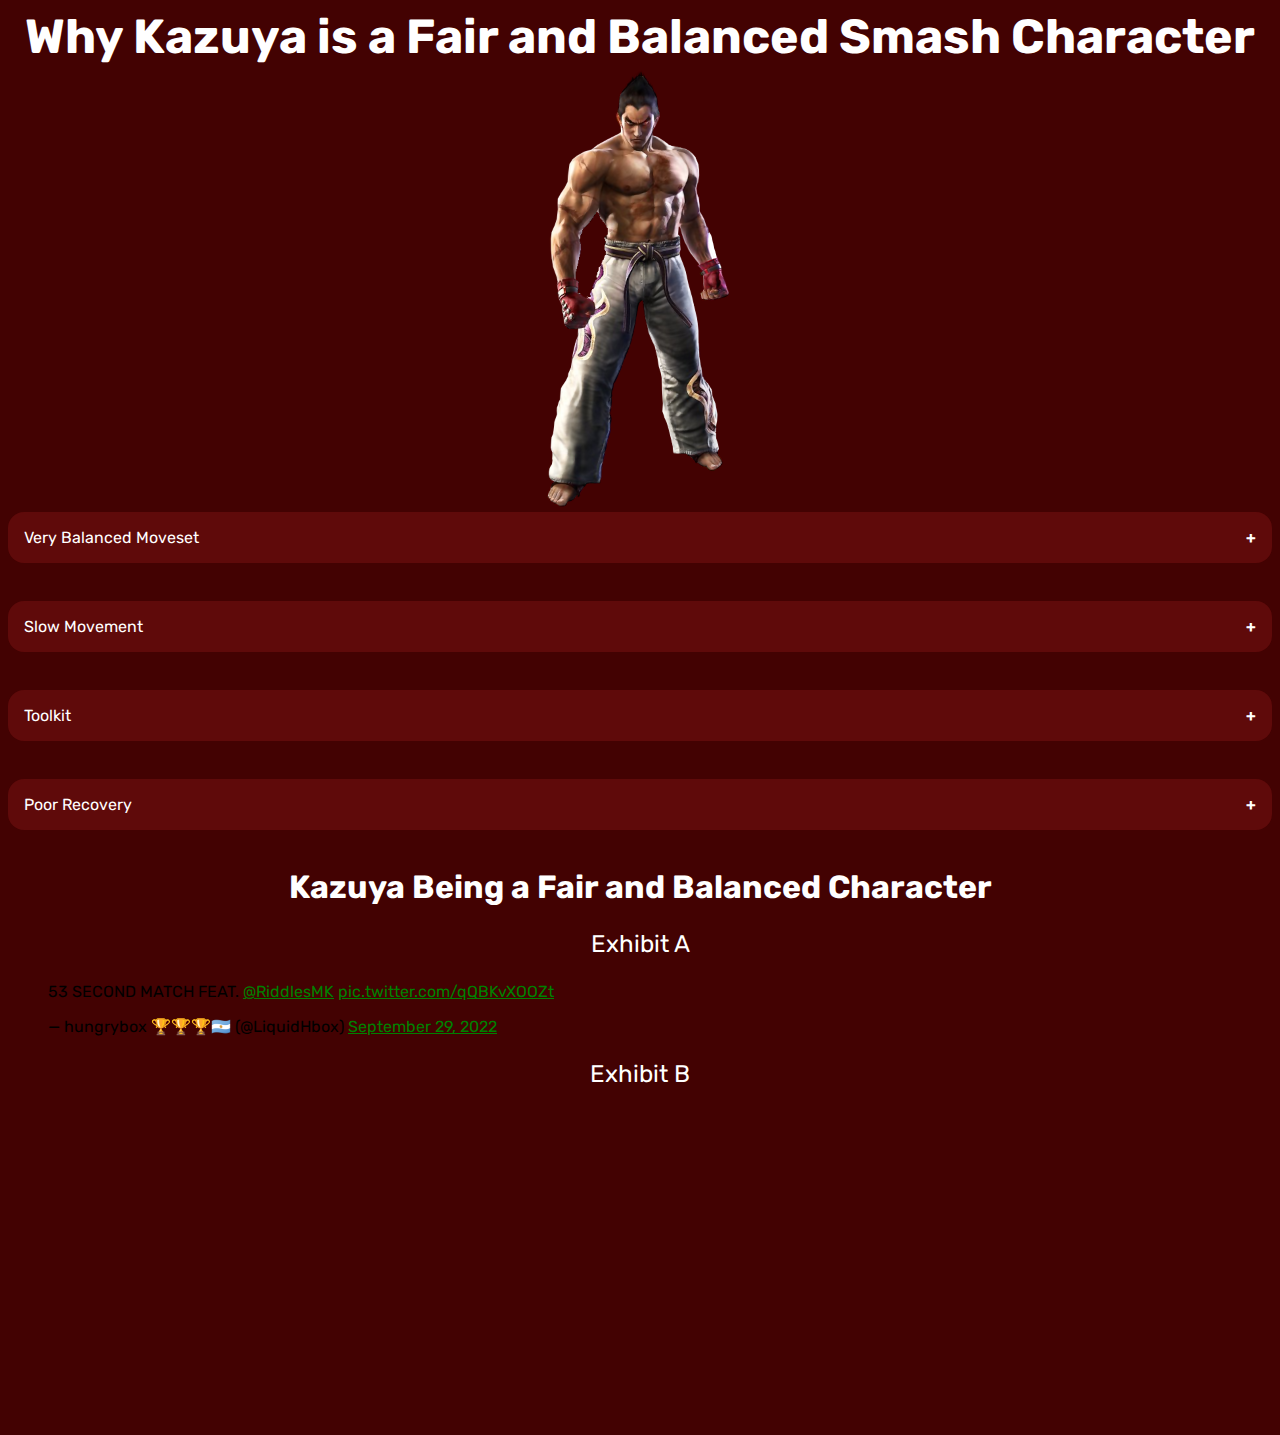
==== Scripts/index.html @ a22c2f0d "Add files via upload" ====
<!DOCTYPE html>
<html lang = "en">
    <head>
        <meta charset="UTF-8">
        <meta name="viewport" content="width=device-width, initial-scale=1.0">
        <link rel = "icon" href = "../Images/TekkenSymbol.svg">
        <link rel = "stylesheet" href = "../CSS/styles.css">
        <script src="../Scripts/collapsible.js" defer></script>
        <title>Why Kazuya is a Fair and Balanced Smash Character</title>
    </head>

    <body>
        <header class = "title">
            Why Kazuya is a Fair and Balanced Smash Character
            <a href = "proKazuyaGuide.html"><img src = "../Images/kazNeutral.png" class = "center"></a>
        </header>

        <main>
            <button class = "collapsible"> Very Balanced Moveset</button>
            <div class = "content">
                <a href = "https://ultimateframedata.com/kazyua-moves-graphic-max_hamm.jpeg" target = "_blank"><img src = "../Images/KazMoveset.jpeg" class = "center"></a>
                <p>
                    Kazuya is a character who originates from the Tekken franchise.  The version of Kazuya present in Super Smash Bros. Ultimate is taken from Tekken 7.
                    <br>
                    While it may seem like Kazuya having nearly 40 unique attacks would make him a very overpowered character, in his source material, he and all of the other Tekken 7
                    cast members have around 100 moves.  With this in mind, it is easy to tell that Kazuya's moveset was clearly nerfed even before his release.
                </p>
                <p>
                    On top of the fact that Kazuya was nerfed from his source material, a large number of his moves require command inputs which are not a native mechanic to the Smash franchise.
                    <br>
                    The strongest moves in Kazuya's kit require practice to master as they are locked behind command inputs, similar to how Terry is unable to use his GO! moves without learning
                    their inputs.
                </p>
            </div>   

            <br><br>

            <button class = " collapsible"> Slow Movement</button>
            <div class = "content">
                <a href = "https://www.reddit.com/r/SmashBrosUltimate/comments/ooeif7/ground_speed_tier_list/" target = "_blank"><img src = "../Images/MoveSpeed.png"></a>
                <p>
                    While Kazuya does have many desireable stats, one attribute in which he is lacking is his movement speed.
                    Kazuya is rated number 68 out of 89 playable characters in smash.
                    <br>
                    Speed in Smash is very important for characters to be able to approach.  Kazuya struggles to get in,
                    has one projectile which freezes him in place for IDK yet, and does not have the advantage of range
                    or disjointed hitboxes like other slow characters such as Byleth.
                </p>
            </div>

            <br><br>

            <button class = " collapsible"> Toolkit</button>
            <div class = "content">
                <table border = "3rem" class = "tables">
                    <tr><td>Tool</td><td>Reasoning</td></tr>
                    <tr><td><img src = "../Images/ReflectorKick.PNG"></td><td>Useful for countering camping zoners</td></tr>
                    <tr><td><img src = "../Images/FSmashArmor.PNG"><td>Helps with slow startup on smash attacks</td></tr>
                    <tr><td><img src = "../Images/NairSpike.png"></td><td>Improves Kazuya's ability to edgeguard</td></tr>
                    <tr><td><img src = "../Images/EWGF.png"><td>The intangibility on multiple moves helps Kazuya to approach</td></tr>
                    <tr><td><img src = "../Images/CmdGrab.png"></td><td>Source of significant damage</td></tr>
                </table>
                
                
                
                
                
                <br>
                All images taken from <a href = "https://www.ultimateframedata.com" target = "_blank">UltimateFrameData</a>
                <p>
                    While Kazuya does have a reflector, armor on multiple attacks, a spike, intangibility on multiple moves, 
                    and a command grab, he is still not overpowered due to his lack of a counter.  The fact that he is lacking a
                    counter is more than enough to keep him balanced.  All of his other tools are not excessive either has he needs
                    all of them.  Joker has a very effective counter as it is able to both reflect projectiles and counter melee 
                    attacks at the same time while Kazuya only has a reflecter which is stuck to a command input.
                </p>
            </div>

            <br><br>
            
            <button class = " collapsible"> Poor Recovery</button>
            <div class = "content">
                <a href = "https://ultimateframedata.com/kazuya" target = "_blank"><img src = "../Images/KazUpB.png"></a>
                <p>
                    Kazuya's recovery is poor because of slow startup and the small hitbox.  Both of these factors make 
                    Kazuya very easy to edgeguard which justifies the fact that he is not put into a helpless state after
                    using his up B.
                    
                </p>
            </div>

            <br><br>
            
            <div class = "subtitle">Kazuya Being a Fair and Balanced Character</div>

            <p class = "heading">Exhibit A</p>

            <blockquote class="twitter-tweet tw-align-center" data-theme="dark"><p lang="en" dir="ltr">53 SECOND MATCH FEAT. <a href="https://twitter.com/RiddlesMK?ref_src=twsrc%5Etfw">@RiddlesMK</a> <a href="https://t.co/qQBKvXOOZt">pic.twitter.com/qQBKvXOOZt</a></p>&mdash; hungrybox 🏆🏆🏆🇦🇷 (@LiquidHbox) <a href="https://twitter.com/LiquidHbox/status/1575304750832226304?ref_src=twsrc%5Etfw">September 29, 2022</a></blockquote> <script async src="https://platform.twitter.com/widgets.js" charset="utf-8"></script>

            <p class = "heading">Exhibit B</p>

            <iframe class = "center" width="560" height="315" src="https://www.youtube.com/embed/uVSLCrPBg1c?start=439&end=457" title="YouTube video player" frameborder="0" allow="accelerometer; autoplay; clipboard-write; encrypted-media; gyroscope; picture-in-picture; web-share" allowfullscreen></iframe>

        </main>

        <footer>
           
        </footer>
    </body>
</html>
---- CSS/styles.css ----
@import url('https://fonts.googleapis.com/css2?family=Nunito:wght@700&family=Rubik:wght@400;700&display=swap');

* {
    font-family: 'Rubik', sans-serif;
}

body {
    background-color: #430202;
}

a:link {
    color: green;
}

/* #region Text Styles */
.title {
    color: white;
    text-align: center;
    font-size: 3rem;
    font-weight: bold;
}

.subtitle {
    color: white;
    text-align: center;
    font-size: 2rem;
    font-weight: bold;
}

.heading {
    color: white;
    text-align: center;
    font-size: 1.5rem;
    font-weight: normal;
}

.veryImportantList {
    text-align: center;
    color: white;
    font-size: 2rem;
    list-style-position: inside;
}

.nestedListCenter {
    margin-left: 46%;
    color: white;
    font-size: 2rem;
    list-style-position: inside;
}

.tables {
    margin-left: auto;
    margin-right:  auto;
    border-color: white;
    font-size: 1rem;
}
/* #endregion */

/* #region Image Styles */
.center {
    display: block;
    margin-left: auto;
    margin-right: auto;
}
/* #endregion */

/* #region Collapsible Styles */
.collapsible {
    background-color: #5f0a0a;
    color: white;
    cursor: pointer;
    padding: 1rem;
    width: 100%;
    border: none;
    text-align: left;
    outline: none;
    font-size: 1rem;
    border-radius: 1rem;
    transition: background-color 0.5s ease;
}

.content {
    text-align: center;
    padding: 0 18px;
    overflow: hidden;
    background-color: #A00204;
    color: white;
    max-height: 0;
    transition: max-height 0.2s ease-out;
    border-bottom-left-radius: 1rem;
    border-bottom-right-radius: 1rem;
}

.active, .collapsible:hover {
    background-color: #A00204;
    transition: background-color 0.5s ease; 
}

button.collapsible.active {
    border-bottom-left-radius: 0rem;
    border-bottom-right-radius: 0rem;
}

.collapsible:after {
    content: '\002B';
    color: white;
    font-weight: bold;
    float: right;
    margin-left: 5px;
}

.active:after {
    content: "\2212";
}
/* #endregion */
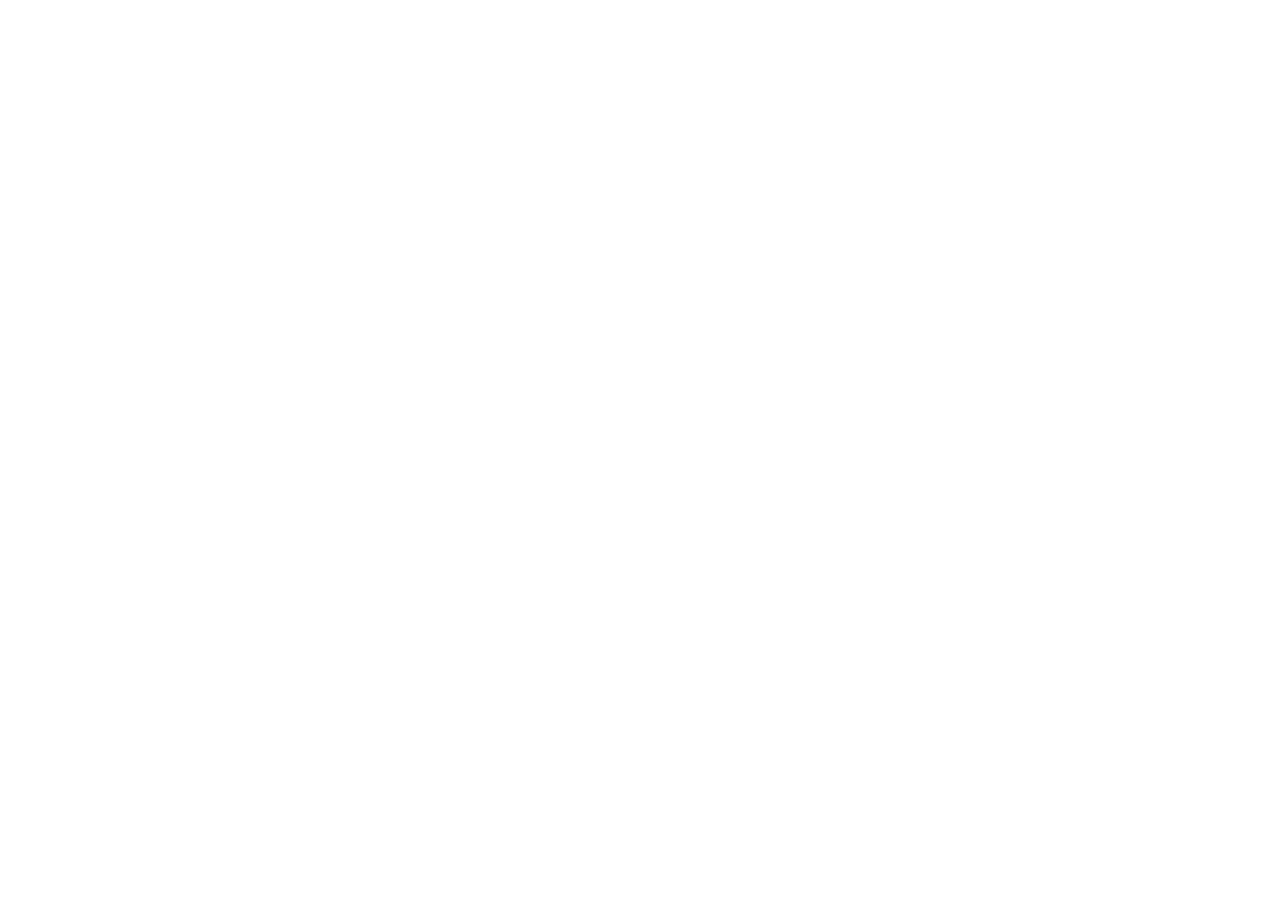
==== commit bc7d68dd: "Started Main Roster Page" ====
--- a/Scripts/index.html
+++ b/Scripts/index.html
@@ -1,110 +1,12 @@
 <!DOCTYPE html>
-<html lang = "en">
-    <head>
-        <meta charset="UTF-8">
-        <meta name="viewport" content="width=device-width, initial-scale=1.0">
-        <link rel = "icon" href = "../Images/TekkenSymbol.svg">
-        <link rel = "stylesheet" href = "../CSS/styles.css">
-        <script src="../Scripts/collapsible.js" defer></script>
-        <title>Why Kazuya is a Fair and Balanced Smash Character</title>
-    </head>
-
-    <body>
-        <header class = "title">
-            Why Kazuya is a Fair and Balanced Smash Character
-            <a href = "proKazuyaGuide.html"><img src = "../Images/kazNeutral.png" class = "center"></a>
-        </header>
-
-        <main>
-            <button class = "collapsible"> Very Balanced Moveset</button>
-            <div class = "content">
-                <a href = "https://ultimateframedata.com/kazyua-moves-graphic-max_hamm.jpeg" target = "_blank"><img src = "../Images/KazMoveset.jpeg" class = "center"></a>
-                <p>
-                    Kazuya is a character who originates from the Tekken franchise.  The version of Kazuya present in Super Smash Bros. Ultimate is taken from Tekken 7.
-                    <br>
-                    While it may seem like Kazuya having nearly 40 unique attacks would make him a very overpowered character, in his source material, he and all of the other Tekken 7
-                    cast members have around 100 moves.  With this in mind, it is easy to tell that Kazuya's moveset was clearly nerfed even before his release.
-                </p>
-                <p>
-                    On top of the fact that Kazuya was nerfed from his source material, a large number of his moves require command inputs which are not a native mechanic to the Smash franchise.
-                    <br>
-                    The strongest moves in Kazuya's kit require practice to master as they are locked behind command inputs, similar to how Terry is unable to use his GO! moves without learning
-                    their inputs.
-                </p>
-            </div>   
-
-            <br><br>
-
-            <button class = " collapsible"> Slow Movement</button>
-            <div class = "content">
-                <a href = "https://www.reddit.com/r/SmashBrosUltimate/comments/ooeif7/ground_speed_tier_list/" target = "_blank"><img src = "../Images/MoveSpeed.png"></a>
-                <p>
-                    While Kazuya does have many desireable stats, one attribute in which he is lacking is his movement speed.
-                    Kazuya is rated number 68 out of 89 playable characters in smash.
-                    <br>
-                    Speed in Smash is very important for characters to be able to approach.  Kazuya struggles to get in,
-                    has one projectile which freezes him in place for IDK yet, and does not have the advantage of range
-                    or disjointed hitboxes like other slow characters such as Byleth.
-                </p>
-            </div>
-
-            <br><br>
-
-            <button class = " collapsible"> Toolkit</button>
-            <div class = "content">
-                <table border = "3rem" class = "tables">
-                    <tr><td>Tool</td><td>Reasoning</td></tr>
-                    <tr><td><img src = "../Images/ReflectorKick.PNG"></td><td>Useful for countering camping zoners</td></tr>
-                    <tr><td><img src = "../Images/FSmashArmor.PNG"><td>Helps with slow startup on smash attacks</td></tr>
-                    <tr><td><img src = "../Images/NairSpike.png"></td><td>Improves Kazuya's ability to edgeguard</td></tr>
-                    <tr><td><img src = "../Images/EWGF.png"><td>The intangibility on multiple moves helps Kazuya to approach</td></tr>
-                    <tr><td><img src = "../Images/CmdGrab.png"></td><td>Source of significant damage</td></tr>
-                </table>
-                
-                
-                
-                
-                
-                <br>
-                All images taken from <a href = "https://www.ultimateframedata.com" target = "_blank">UltimateFrameData</a>
-                <p>
-                    While Kazuya does have a reflector, armor on multiple attacks, a spike, intangibility on multiple moves, 
-                    and a command grab, he is still not overpowered due to his lack of a counter.  The fact that he is lacking a
-                    counter is more than enough to keep him balanced.  All of his other tools are not excessive either has he needs
-                    all of them.  Joker has a very effective counter as it is able to both reflect projectiles and counter melee 
-                    attacks at the same time while Kazuya only has a reflecter which is stuck to a command input.
-                </p>
-            </div>
-
-            <br><br>
-            
-            <button class = " collapsible"> Poor Recovery</button>
-            <div class = "content">
-                <a href = "https://ultimateframedata.com/kazuya" target = "_blank"><img src = "../Images/KazUpB.png"></a>
-                <p>
-                    Kazuya's recovery is poor because of slow startup and the small hitbox.  Both of these factors make 
-                    Kazuya very easy to edgeguard which justifies the fact that he is not put into a helpless state after
-                    using his up B.
-                    
-                </p>
-            </div>
-
-            <br><br>
-            
-            <div class = "subtitle">Kazuya Being a Fair and Balanced Character</div>
-
-            <p class = "heading">Exhibit A</p>
-
-            <blockquote class="twitter-tweet tw-align-center" data-theme="dark"><p lang="en" dir="ltr">53 SECOND MATCH FEAT. <a href="https://twitter.com/RiddlesMK?ref_src=twsrc%5Etfw">@RiddlesMK</a> <a href="https://t.co/qQBKvXOOZt">pic.twitter.com/qQBKvXOOZt</a></p>&mdash; hungrybox 🏆🏆🏆🇦🇷 (@LiquidHbox) <a href="https://twitter.com/LiquidHbox/status/1575304750832226304?ref_src=twsrc%5Etfw">September 29, 2022</a></blockquote> <script async src="https://platform.twitter.com/widgets.js" charset="utf-8"></script>
-
-            <p class = "heading">Exhibit B</p>
-
-            <iframe class = "center" width="560" height="315" src="https://www.youtube.com/embed/uVSLCrPBg1c?start=439&end=457" title="YouTube video player" frameborder="0" allow="accelerometer; autoplay; clipboard-write; encrypted-media; gyroscope; picture-in-picture; web-share" allowfullscreen></iframe>
-
-        </main>
-
-        <footer>
-           
-        </footer>
-    </body>
+<html lang="en">
+<head>
+    <meta charset="UTF-8">
+    <meta http-equiv="X-UA-Compatible" content="IE=edge">
+    <meta name="viewport" content="width=device-width, initial-scale=1.0">
+    <title>Smash Roster</title>
+</head>
+<body>
+    
+</body>
 </html>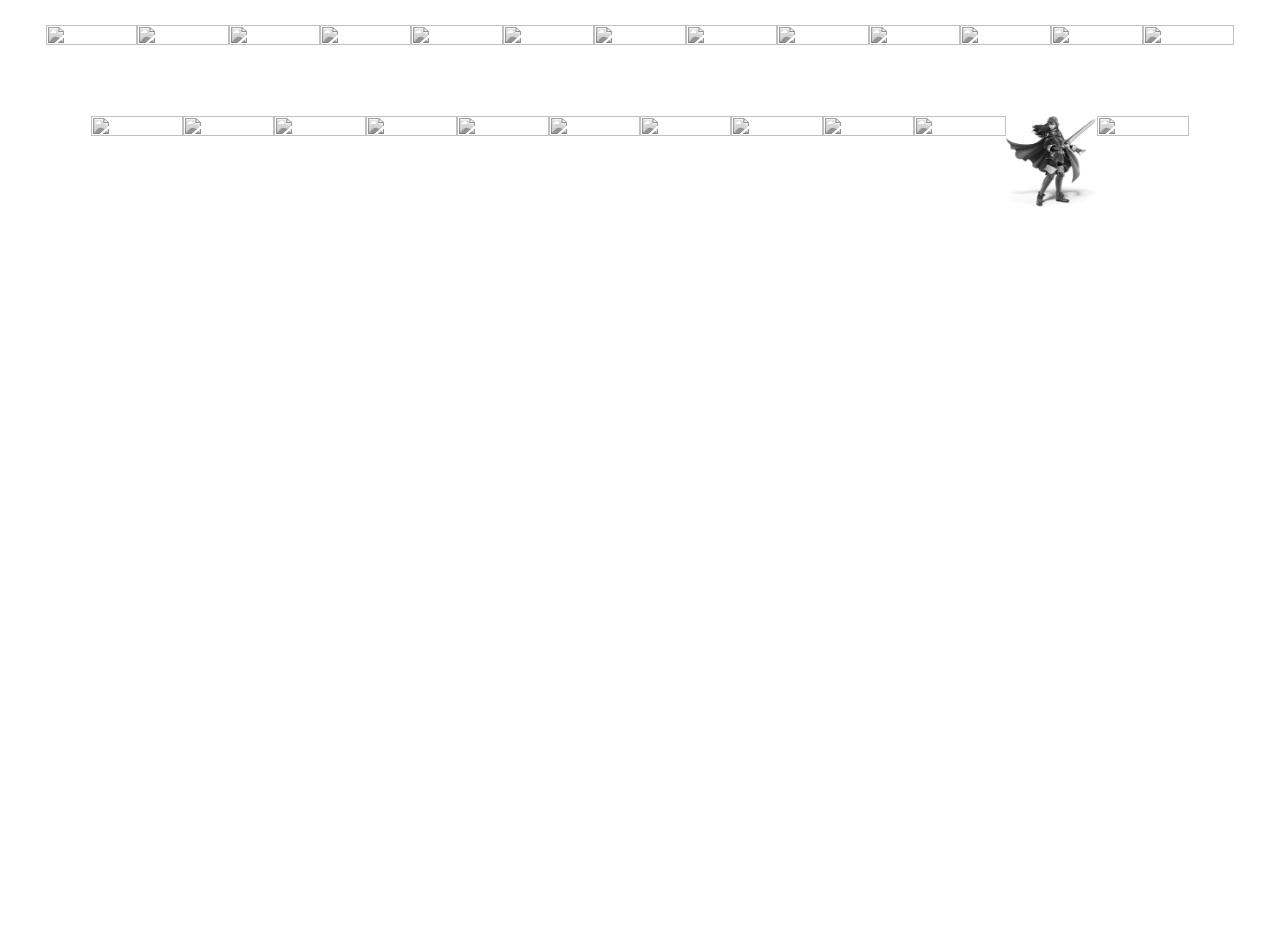
==== commit dd56c251: "Index Roster Works" ====
--- a/Scripts/index.html
+++ b/Scripts/index.html
@@ -1,12 +1,45 @@
 <!DOCTYPE html>
 <html lang="en">
+
 <head>
     <meta charset="UTF-8">
     <meta http-equiv="X-UA-Compatible" content="IE=edge">
     <meta name="viewport" content="width=device-width, initial-scale=1.0">
+    <link rel="icon" href="../Images/Index/Smash_Ball.svg">
+    <link rel="stylesheet" href="../CSS/styles.css">
     <title>Smash Roster</title>
 </head>
+<style>
+body {
+    overflow-y: hidden;
+}
+</style>
 <body>
-    
+    <div class="rosterGrid">
+        <div class="rosterItem"><img src="../Images/Index/mario.PNG"></div>
+        <div class="rosterItem"><img src="../Images/Index/donkeyKong.PNG"></div>
+        <div class="rosterItem"><img src="../Images/Index/link.PNG"></div>
+        <div class="rosterItem"><img src="../Images/Index/samus.PNG"></div>
+        <div class="rosterItem"><img src="../Images/Index/darkSamus.PNG"></div>
+        <div class="rosterItem"><img src="../Images/Index/yoshi.PNG"></div>
+        <div class="rosterItem"><img src="../Images/Index/kirby.PNG"></div>
+        <div class="rosterItem"><img src="../Images/Index/fox.PNG"></div>
+        <div class="rosterItem"><img src="../Images/Index/pikachu.PNG"></div>
+        <div class="rosterItem"><img src="../Images/Index/luigi.PNG"></div>
+        <div class="rosterItem"><img src="../Images/Index/ness.PNG"></div>
+        <div class="rosterItem"><img src="../Images/Index/cptnFalcon.PNG"></div>
+        <div class="rosterItem"><img src="../Images/Index/puff.PNG"></div>
+        <div class="rosterItem"><img src="../Images/Index/peach.PNG"></div>
+        <div class="rosterItem"><img src="../Images/Index/daisy.PNG"></div>
+        <div class="rosterItem"><img src="../Images/Index/bowser.PNG"></div>
+        <div class="rosterItem"><img src="../Images/Index/climbers.PNG"></div>
+        <div class="rosterItem"><img src="../Images/Index/shiek.PNG"></div>
+        <div class="rosterItem"><img src="../Images/Index/zelda.PNG"></div>
+        <div class="rosterItem"><img src="../Images/Index/drmario.PNG"></div>
+        <div class="rosterItem"><img src="../Images/Index/pichu.PNG"></div>
+        <div class="rosterItem"><img src="../Images/Index/falco.PNG"></div>
+        <div class="rosterItem"><img src="../Images/Index/marth.PNG"></div>
+        <div class="rosterItem"><img src="../Images/Index/lucina.PNG"></div>
+        <div class="rosterItem"><img src="../Images/Index/youngLink.PNG"></div>
 </body>
 </html>--- a/CSS/styles.css
+++ b/CSS/styles.css
@@ -0,0 +1,197 @@
+@import url('https://fonts.googleapis.com/css2?family=Nunito:wght@700&family=Rubik:wght@400;700&display=swap');
+
+* {
+    font-family: 'Rubik', sans-serif;
+}
+/* #region Text Styles */
+.title {
+    color: white;
+    text-align: center;
+    font-size: 3rem;
+    font-weight: bold;
+}
+
+.subtitle {
+    color: white;
+    text-align: center;
+    font-size: 2rem;
+    font-weight: bold;
+}
+
+.heading {
+    color: white;
+    text-align: center;
+    font-size: 1.5rem;
+    font-weight: normal;
+}
+
+.veryImportantList {
+    text-align: center;
+    color: white;
+    font-size: 2rem;
+    list-style-position: inside;
+}
+
+.nestedListCenter {
+    margin-left: 46%;
+    color: white;
+    font-size: 2rem;
+    list-style-position: inside;
+}
+
+.tables {
+    margin-left: auto;
+    margin-right:  auto;
+    border-color: white;
+    font-size: 1rem;
+}
+/* #endregion */
+
+/* #region Image Styles */
+.center {
+    display: block;
+    margin-left: auto;
+    margin-right: auto;
+}
+/* #endregion */
+
+/* #region Roster Styles */
+body {
+    width: 100vw;
+    height: 100vh;
+    margin: 0;
+    padding: 0;
+}
+.rosterGrid {
+    display: flex;
+    flex-wrap: wrap;
+    justify-content: center;
+    margin: 25px;
+}
+
+.rosterItem {
+    transition: .35s;
+    position: relative;
+    z-index: 0;
+}
+
+.rosterItem > img {
+    display: block;
+    align-items: center;
+    width: calc(100vw/14);
+    aspect-ratio: 1 / 1;
+    -webkit-filter: grayscale(100%);
+    -moz-filter: grayscale(100%);
+    filter: grayscale(100%);
+    transition: .35s;
+}
+
+.unfinished {
+    filter: blur(3px);
+}
+
+.rosterItem:not(.unfinished):hover > img {
+    -webkit-filter: grayscale(0%);
+    -moz-filter: grayscale(0%);
+    filter: grayscale(0%);
+    transform: scale(1.5);
+}
+
+.rosterItem:not(.unfinished):hover {
+    z-index: 200;
+}
+
+@media screen and (max-width: 1000px) {
+    .rosterGrid {
+        flex-direction: row;
+    }
+
+    .rosterItem > img {
+        width: calc(100vw/10);
+        margin-left: auto;
+        margin-right: auto;
+    }
+}
+
+@media screen and (max-width: 800px) {
+    .rosterGrid {
+        flex-direction: row;
+    }
+
+    .rosterItem > img {
+        width: calc(100vw/4);
+        margin-left: auto;
+        margin-right: auto;
+    }
+
+    body {
+        overflow-y: scroll;
+    }
+}
+
+@media screen and (max-width: 600px) {
+    .rosterGrid {
+        flex-direction: column;
+    }
+
+    .rosterItem > img {
+        width: calc(100vw/2);
+        margin-left: auto;
+        margin-right: auto;
+    }
+
+    body {
+        overflow-y: scroll;
+    }
+}
+/* #endregion */
+
+/* #region Collapsible Styles */
+.collapsible {
+    background-color: #5f0a0a;
+    color: white;
+    cursor: pointer;
+    padding: 1rem;
+    width: 100%;
+    border: none;
+    text-align: left;
+    outline: none;
+    font-size: 1rem;
+    border-radius: 1rem;
+    transition: background-color 0.5s ease;
+}
+
+.content {
+    text-align: center;
+    padding: 0 18px;
+    overflow: hidden;
+    background-color: #A00204;
+    color: white;
+    max-height: 0;
+    transition: max-height 0.2s ease-out;
+    border-bottom-left-radius: 1rem;
+    border-bottom-right-radius: 1rem;
+}
+
+.active, .collapsible:hover {
+    background-color: #A00204;
+}
+
+button.collapsible.active {
+    border-bottom-left-radius: 0rem;
+    border-bottom-right-radius: 0rem;
+}
+
+.collapsible:after {
+    content: '\002B';
+    color: white;
+    font-weight: bold;
+    float: right;
+    margin-left: 5px;
+}
+
+.active:after {
+    content: "\2212";
+}
+/* #endregion */
+
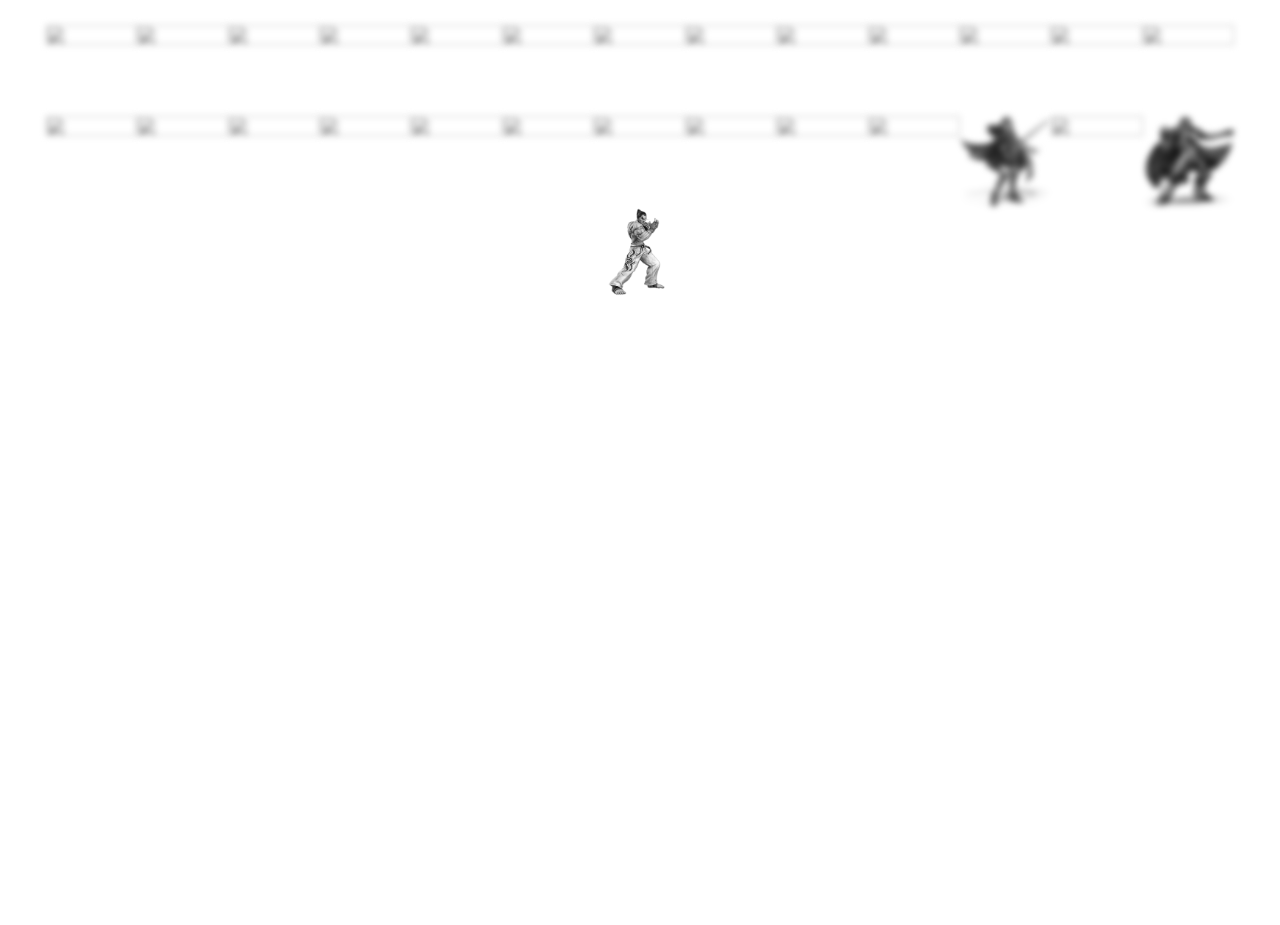
==== commit 2b614f4a: "Minor Changes" ====
--- a/Scripts/index.html
+++ b/Scripts/index.html
@@ -16,30 +16,32 @@
 </style>
 <body>
     <div class="rosterGrid">
-        <div class="rosterItem"><img src="../Images/Index/mario.PNG"></div>
-        <div class="rosterItem"><img src="../Images/Index/donkeyKong.PNG"></div>
-        <div class="rosterItem"><img src="../Images/Index/link.PNG"></div>
-        <div class="rosterItem"><img src="../Images/Index/samus.PNG"></div>
-        <div class="rosterItem"><img src="../Images/Index/darkSamus.PNG"></div>
-        <div class="rosterItem"><img src="../Images/Index/yoshi.PNG"></div>
-        <div class="rosterItem"><img src="../Images/Index/kirby.PNG"></div>
-        <div class="rosterItem"><img src="../Images/Index/fox.PNG"></div>
-        <div class="rosterItem"><img src="../Images/Index/pikachu.PNG"></div>
-        <div class="rosterItem"><img src="../Images/Index/luigi.PNG"></div>
-        <div class="rosterItem"><img src="../Images/Index/ness.PNG"></div>
-        <div class="rosterItem"><img src="../Images/Index/cptnFalcon.PNG"></div>
-        <div class="rosterItem"><img src="../Images/Index/puff.PNG"></div>
-        <div class="rosterItem"><img src="../Images/Index/peach.PNG"></div>
-        <div class="rosterItem"><img src="../Images/Index/daisy.PNG"></div>
-        <div class="rosterItem"><img src="../Images/Index/bowser.PNG"></div>
-        <div class="rosterItem"><img src="../Images/Index/climbers.PNG"></div>
-        <div class="rosterItem"><img src="../Images/Index/shiek.PNG"></div>
-        <div class="rosterItem"><img src="../Images/Index/zelda.PNG"></div>
-        <div class="rosterItem"><img src="../Images/Index/drmario.PNG"></div>
-        <div class="rosterItem"><img src="../Images/Index/pichu.PNG"></div>
-        <div class="rosterItem"><img src="../Images/Index/falco.PNG"></div>
-        <div class="rosterItem"><img src="../Images/Index/marth.PNG"></div>
-        <div class="rosterItem"><img src="../Images/Index/lucina.PNG"></div>
-        <div class="rosterItem"><img src="../Images/Index/youngLink.PNG"></div>
+        <div class="rosterItem unfinished"><a href="#"><img src="../Images/Index/mario.PNG"></a></div>
+        <div class="rosterItem unfinished"><a href="#"><img src="../Images/Index/donkeyKong.PNG"></a></div>
+        <div class="rosterItem unfinished"><a href="#"><img src="../Images/Index/link.PNG"></a></div>
+        <div class="rosterItem unfinished"><a href="#"><img src="../Images/Index/samus.PNG"></a></div>
+        <div class="rosterItem unfinished"><a href="#"><img src="../Images/Index/darkSamus.PNG"></a></div>
+        <div class="rosterItem unfinished"><a href="#"><img src="../Images/Index/yoshi.PNG"></a></div>
+        <div class="rosterItem unfinished"><a href="#"><img src="../Images/Index/kirby.PNG"></a></div>
+        <div class="rosterItem unfinished"><a href="#"><img src="../Images/Index/fox.PNG"></a></div>
+        <div class="rosterItem unfinished"><a href="#"><img src="../Images/Index/pikachu.PNG"></a></div>
+        <div class="rosterItem unfinished"><a href="#"><img src="../Images/Index/luigi.PNG"></a></div>
+        <div class="rosterItem unfinished"><a href="#"><img src="../Images/Index/ness.PNG"></a></div>
+        <div class="rosterItem unfinished"><a href="#"><img src="../Images/Index/cptnFalcon.PNG"></a></div>
+        <div class="rosterItem unfinished"><a href="#"><img src="../Images/Index/puff.PNG"></a></div>
+        <div class="rosterItem unfinished"><a href="#"><img src="../Images/Index/peach.PNG"></a></div>
+        <div class="rosterItem unfinished"><a href="#"><img src="../Images/Index/daisy.PNG"></a></div>
+        <div class="rosterItem unfinished"><a href="#"><img src="../Images/Index/bowser.PNG"></a></div>
+        <div class="rosterItem unfinished"><a href="#"><img src="../Images/Index/climbers.PNG"></a></div>
+        <div class="rosterItem unfinished"><a href="#"><img src="../Images/Index/shiek.PNG"></a></div>
+        <div class="rosterItem unfinished"><a href="#"><img src="../Images/Index/zelda.PNG"></a></div>
+        <div class="rosterItem unfinished"><a href="#"><img src="../Images/Index/drmario.PNG"></a></div>
+        <div class="rosterItem unfinished"><a href="#"><img src="../Images/Index/pichu.PNG"></a></div>
+        <div class="rosterItem unfinished"><a href="#"><img src="../Images/Index/falco.PNG"></a></div>
+        <div class="rosterItem unfinished"><a href="#"><img src="../Images/Index/marth.PNG"></a></div>
+        <div class="rosterItem unfinished"><a href="#"><img src="../Images/Index/lucina.PNG"></a></div>
+        <div class="rosterItem unfinished"><a href="#"><img src="../Images/Index/youngLink.PNG"></a></div>
+        <div class="rosterItem unfinished"><a href="#"><img src="../Images/Index/ganondorf.PNG"></a></div>
+        <div class="rosterItem"><a href="kazuya.html"><img src="../Images/Index/kazuya.PNG"></a></div>
 </body>
 </html>--- a/CSS/styles.css
+++ b/CSS/styles.css
@@ -2,6 +2,13 @@
 
 * {
     font-family: 'Rubik', sans-serif;
+}
+
+body {
+    width: 100vw;
+    height: 100vh;
+    margin: 0;
+    padding: 0;
 }
 /* #region Text Styles */
 .title {
@@ -56,12 +63,6 @@
 /* #endregion */
 
 /* #region Roster Styles */
-body {
-    width: 100vw;
-    height: 100vh;
-    margin: 0;
-    padding: 0;
-}
 .rosterGrid {
     display: flex;
     flex-wrap: wrap;
@@ -75,7 +76,7 @@
     z-index: 0;
 }
 
-.rosterItem > img {
+.rosterItem > a > img {
     display: block;
     align-items: center;
     width: calc(100vw/14);
@@ -90,7 +91,7 @@
     filter: blur(3px);
 }
 
-.rosterItem:not(.unfinished):hover > img {
+.rosterItem:not(.unfinished):hover > a > img {
     -webkit-filter: grayscale(0%);
     -moz-filter: grayscale(0%);
     filter: grayscale(0%);
@@ -106,7 +107,7 @@
         flex-direction: row;
     }
 
-    .rosterItem > img {
+    .rosterItem > a > img {
         width: calc(100vw/10);
         margin-left: auto;
         margin-right: auto;
@@ -118,7 +119,7 @@
         flex-direction: row;
     }
 
-    .rosterItem > img {
+    .rosterItem > a > img {
         width: calc(100vw/4);
         margin-left: auto;
         margin-right: auto;
@@ -129,12 +130,12 @@
     }
 }
 
-@media screen and (max-width: 600px) {
+@media screen and (aspect-ratio: 9 / 16) {
     .rosterGrid {
         flex-direction: column;
     }
 
-    .rosterItem > img {
+    .rosterItem > a > img {
         width: calc(100vw/2);
         margin-left: auto;
         margin-right: auto;
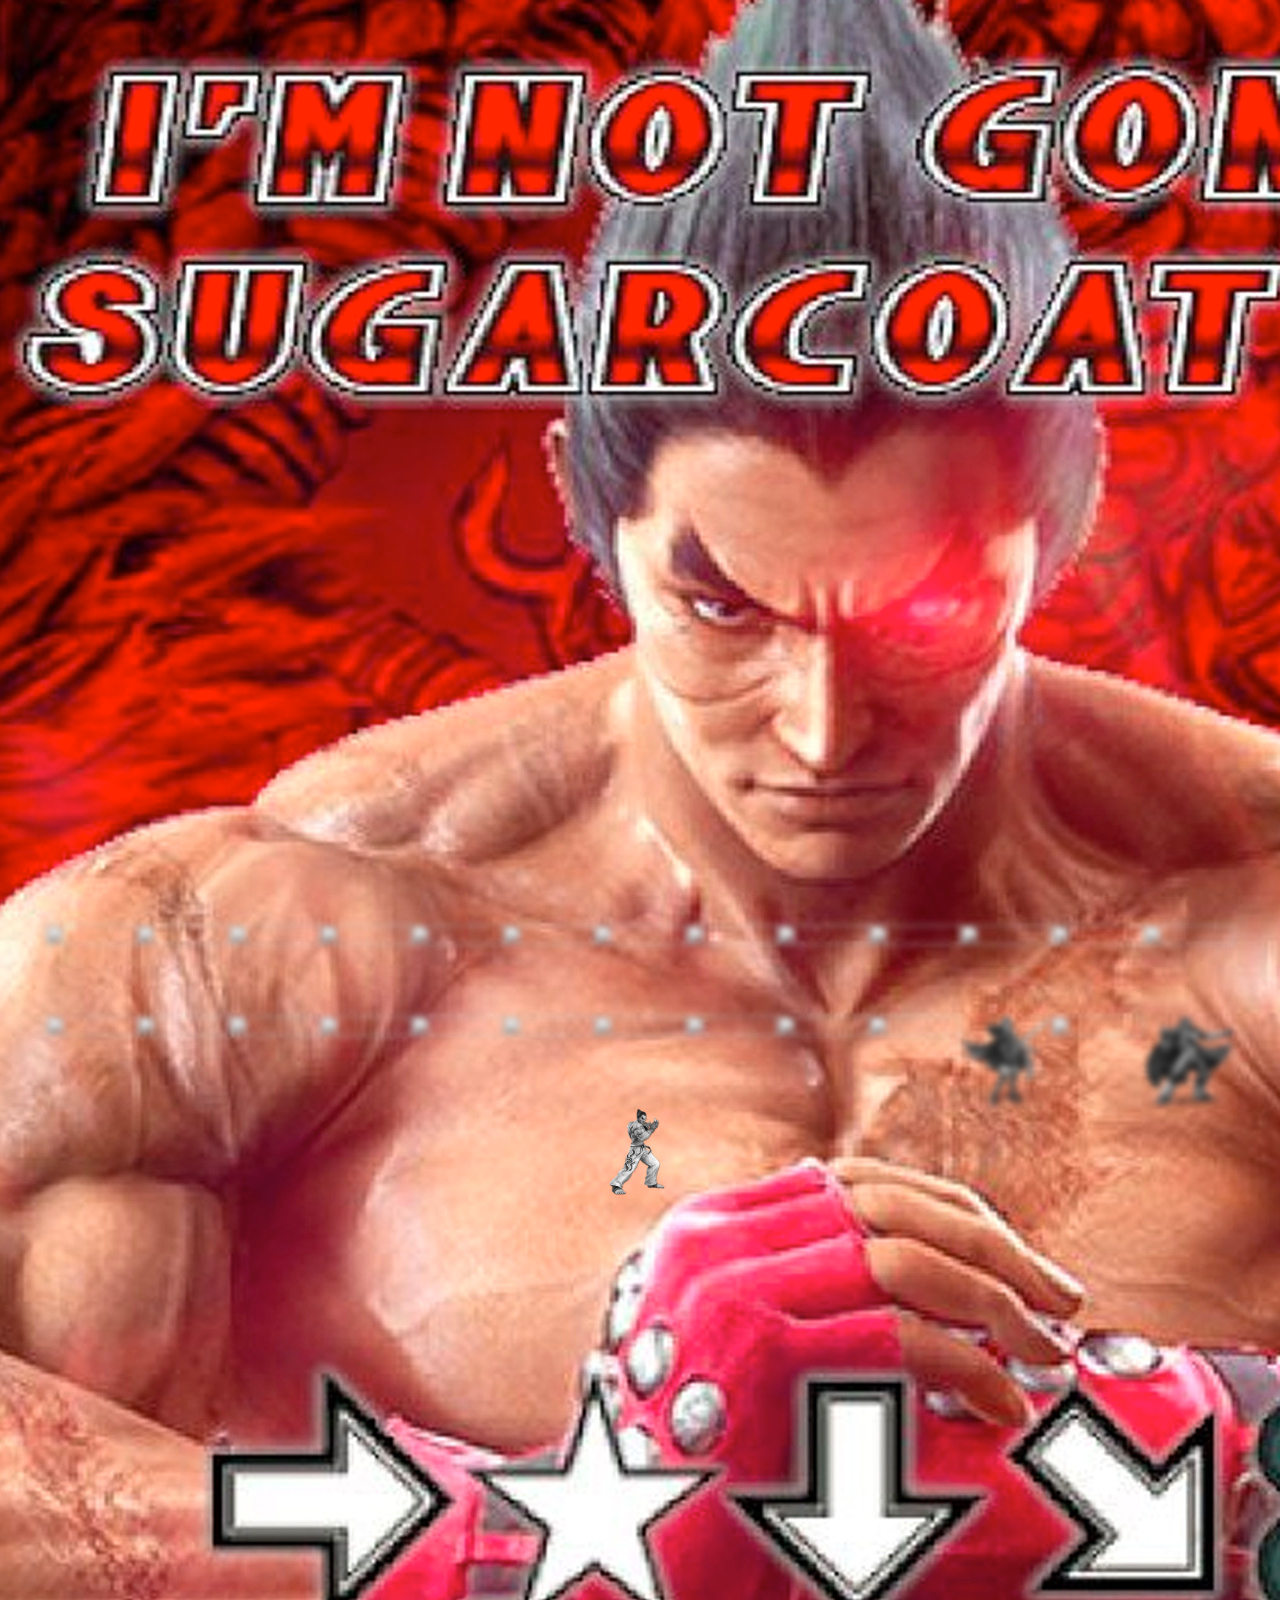
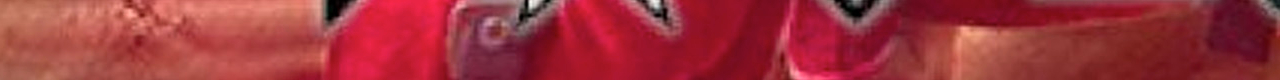
==== commit 6cc440ee: "Started Load Screen" ====
--- a/Scripts/index.html
+++ b/Scripts/index.html
@@ -5,7 +5,12 @@
     <meta charset="UTF-8">
     <meta http-equiv="X-UA-Compatible" content="IE=edge">
     <meta name="viewport" content="width=device-width, initial-scale=1.0">
-    <link rel="icon" href="../Images/Index/Smash_Ball.svg">
+    <!-- JQuery CDN -->
+    <script src="https://ajax.googleapis.com/ajax/libs/jquery/3.3.1/jquery.min.js"></script>
+    <!-- JQuery ImagesLoaded Plugin -->
+    <script src="https://unpkg.com/imagesloaded@5/imagesloaded.pkgd.min.js"></script>
+    <script src="../Scripts/roster.js"></script>
+    <link rel="icon" href="../Images/Smash_Ball.svg">
     <link rel="stylesheet" href="../CSS/styles.css">
     <title>Smash Roster</title>
 </head>
@@ -15,6 +20,9 @@
 }
 </style>
 <body>
+    <div class="loadScreen">
+        <div class="loadIcon"><img src="../Images/Kazuya/imNotGonnaSugarcoatIt.jpg"></div>
+    </div>
     <div class="rosterGrid">
         <div class="rosterItem unfinished"><a href="#"><img src="../Images/Index/mario.PNG"></a></div>
         <div class="rosterItem unfinished"><a href="#"><img src="../Images/Index/donkeyKong.PNG"></a></div>
--- a/CSS/styles.css
+++ b/CSS/styles.css
@@ -59,6 +59,22 @@
     display: block;
     margin-left: auto;
     margin-right: auto;
+}
+/* #endregion */
+
+/* #region Loading Screen */
+.loadScreen {
+    width: 100%;
+    height: 100%;
+    background-color: gray;
+}
+
+.loadIcon {
+    width: 400px;
+    height: 400px;
+    display: block;
+    justify-content: center;
+    align-items: center;
 }
 /* #endregion */
 
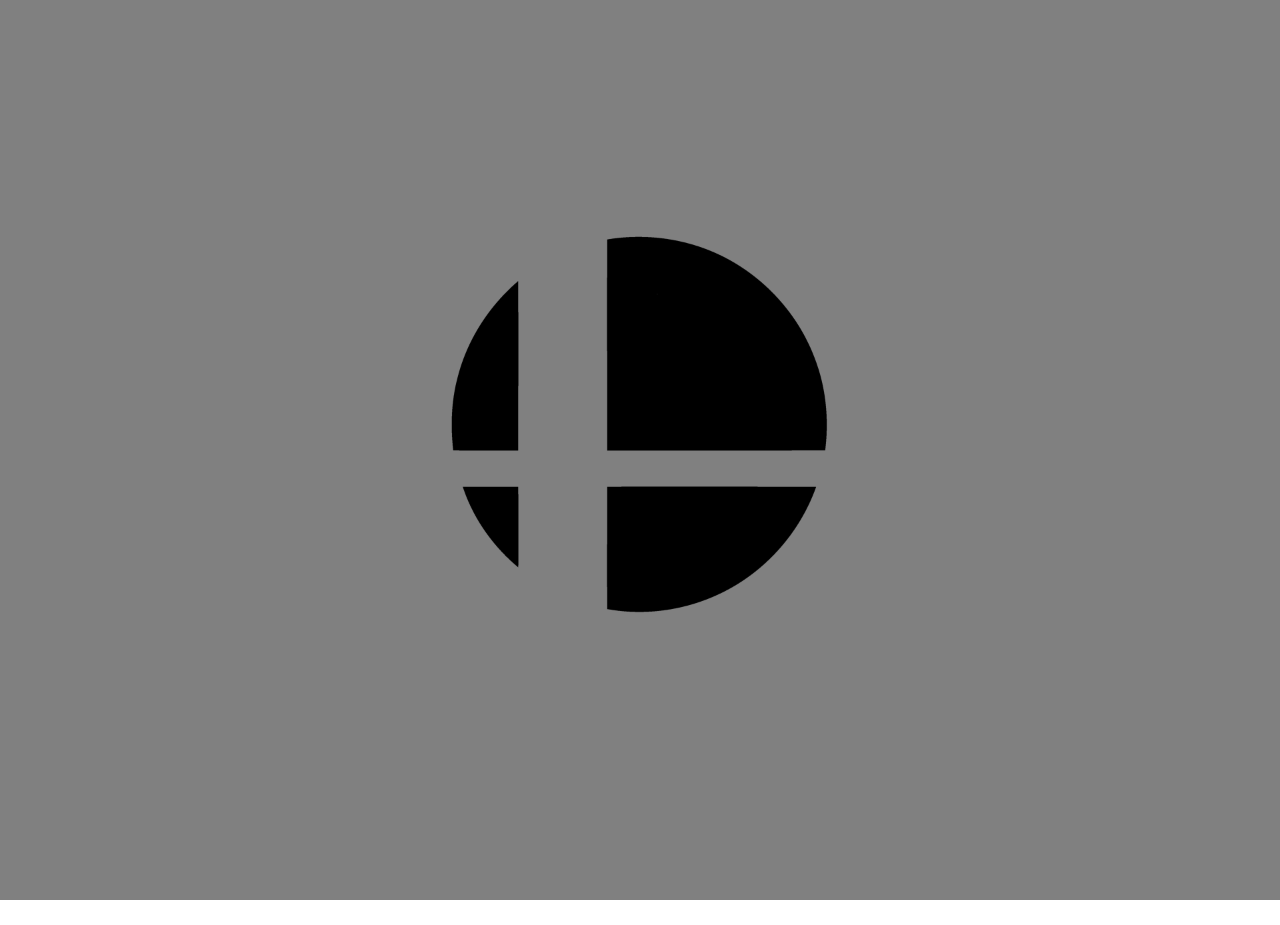
==== commit 20ee63f0: "Load Screen Works" ====
--- a/Scripts/index.html
+++ b/Scripts/index.html
@@ -9,8 +9,8 @@
     <script src="https://ajax.googleapis.com/ajax/libs/jquery/3.3.1/jquery.min.js"></script>
     <!-- JQuery ImagesLoaded Plugin -->
     <script src="https://unpkg.com/imagesloaded@5/imagesloaded.pkgd.min.js"></script>
-    <script src="../Scripts/roster.js"></script>
-    <link rel="icon" href="../Images/Smash_Ball.svg">
+    <script src="../Scripts/roster.js" defer></script>
+    <link rel="icon" href="../Images/smashBall.svg">
     <link rel="stylesheet" href="../CSS/styles.css">
     <title>Smash Roster</title>
 </head>
@@ -20,8 +20,8 @@
 }
 </style>
 <body>
-    <div class="loadScreen">
-        <div class="loadIcon"><img src="../Images/Kazuya/imNotGonnaSugarcoatIt.jpg"></div>
+    <div id="loadScreen">
+        <div id="iconContainer"><img id="loadIcon" class="rotate" src="../Images/smashBall.png"></div>
     </div>
     <div class="rosterGrid">
         <div class="rosterItem unfinished"><a href="#"><img src="../Images/Index/mario.PNG"></a></div>
--- a/CSS/styles.css
+++ b/CSS/styles.css
@@ -1,7 +1,7 @@
-@import url('https://fonts.googleapis.com/css2?family=Nunito:wght@700&family=Rubik:wght@400;700&display=swap');
+@import url("https://fonts.googleapis.com/css2?family=Nunito:wght@700&family=Rubik:wght@400;700&display=swap");
 
 * {
-    font-family: 'Rubik', sans-serif;
+    font-family: "Rubik", sans-serif;
 }
 
 body {
@@ -48,7 +48,7 @@
 
 .tables {
     margin-left: auto;
-    margin-right:  auto;
+    margin-right: auto;
     border-color: white;
     font-size: 1rem;
 }
@@ -60,21 +60,50 @@
     margin-left: auto;
     margin-right: auto;
 }
+
+.rotate {
+    animation: rotation 2s infinite cubic-bezier(0.4, 0, 0.2, 1);
+}
+
+@keyframes rotation {
+    from {
+        transform: rotate(0deg);
+    }
+    to {
+        transform: rotate(359deg);
+    }
+}
 /* #endregion */
 
 /* #region Loading Screen */
-.loadScreen {
+#loadScreen {
     width: 100%;
     height: 100%;
     background-color: gray;
-}
-
-.loadIcon {
+    z-index: 1000;
+    top: 0;
+    left: 0;
+    position: fixed;
+}
+
+#iconContainer {
+    display: inline-block;
+    height: 100%;
+    vertical-align: middle;
+    position: absolute;
+    top: 25%;
+    left: 50%;
+    transform: translate(-50%, 0);
+}
+
+#loadIcon {
     width: 400px;
-    height: 400px;
-    display: block;
-    justify-content: center;
-    align-items: center;
+    aspect-ratio: 1 / 1;
+    -webkit-transform-origin: 50% 50%;
+    -moz-transform-origin: 50% 50%;
+    -o-transform-origin: 50% 50%;
+    transform-origin: 50% 50%;
+    vertical-align: middle;
 }
 /* #endregion */
 
@@ -87,7 +116,7 @@
 }
 
 .rosterItem {
-    transition: .35s;
+    transition: 0.35s;
     position: relative;
     z-index: 0;
 }
@@ -95,12 +124,12 @@
 .rosterItem > a > img {
     display: block;
     align-items: center;
-    width: calc(100vw/14);
+    width: calc(100vw / 14);
     aspect-ratio: 1 / 1;
     -webkit-filter: grayscale(100%);
     -moz-filter: grayscale(100%);
     filter: grayscale(100%);
-    transition: .35s;
+    transition: 0.35s;
 }
 
 .unfinished {
@@ -124,7 +153,7 @@
     }
 
     .rosterItem > a > img {
-        width: calc(100vw/10);
+        width: calc(100vw / 10);
         margin-left: auto;
         margin-right: auto;
     }
@@ -136,7 +165,7 @@
     }
 
     .rosterItem > a > img {
-        width: calc(100vw/4);
+        width: calc(100vw / 4);
         margin-left: auto;
         margin-right: auto;
     }
@@ -152,7 +181,7 @@
     }
 
     .rosterItem > a > img {
-        width: calc(100vw/2);
+        width: calc(100vw / 2);
         margin-left: auto;
         margin-right: auto;
     }
@@ -182,7 +211,7 @@
     text-align: center;
     padding: 0 18px;
     overflow: hidden;
-    background-color: #A00204;
+    background-color: #a00204;
     color: white;
     max-height: 0;
     transition: max-height 0.2s ease-out;
@@ -190,8 +219,9 @@
     border-bottom-right-radius: 1rem;
 }
 
-.active, .collapsible:hover {
-    background-color: #A00204;
+.active,
+.collapsible:hover {
+    background-color: #a00204;
 }
 
 button.collapsible.active {
@@ -200,7 +230,7 @@
 }
 
 .collapsible:after {
-    content: '\002B';
+    content: "\002B";
     color: white;
     font-weight: bold;
     float: right;
@@ -211,4 +241,3 @@
     content: "\2212";
 }
 /* #endregion */
-
